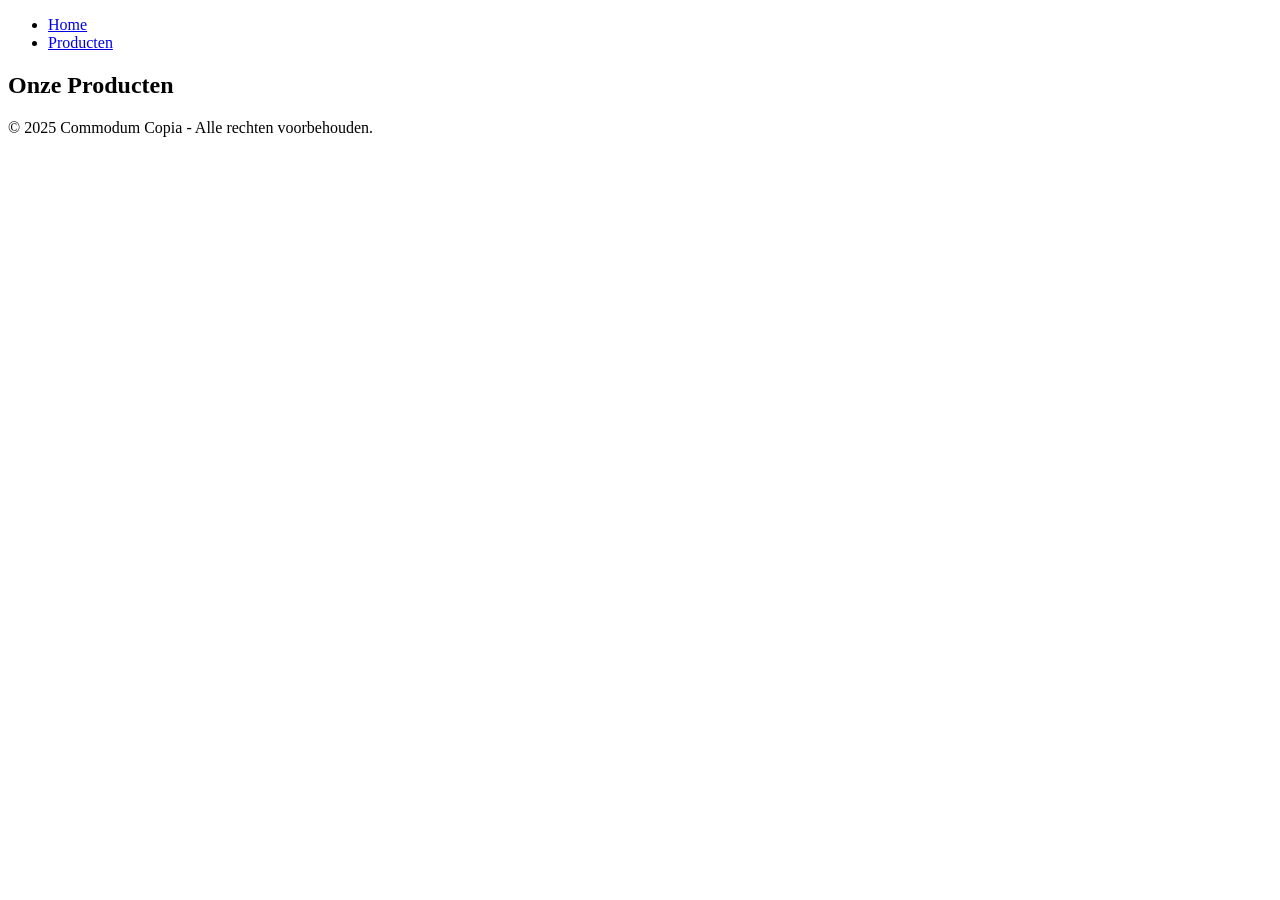
==== producten.html @ c132130f "Create producten.html" ====
<!DOCTYPE html>
<html lang="nl">
<head>
    <meta charset="UTF-8">
    <meta name="viewport" content="width=device-width, initial-scale=1.0">
    <title>Commodum Copia - Producten</title>
    <link rel="stylesheet" href="styles.css">
</head>
<body>
    <header>
        <nav>
            <ul>
                <li><a href="index.html">Home</a></li>
                <li><a href="producten.html">Producten</a></li>
            </ul>
        </nav>
    </header>

    <main>
        <section>
            <h1>Onze Producten</h1>
            <div id="product-list"></div>
        </section>
    </main>

    <footer>
        <p>&copy; 2025 Commodum Copia - Alle rechten voorbehouden.</p>
    </footer>

    <script src="script.js"></script>
</body>
</html>
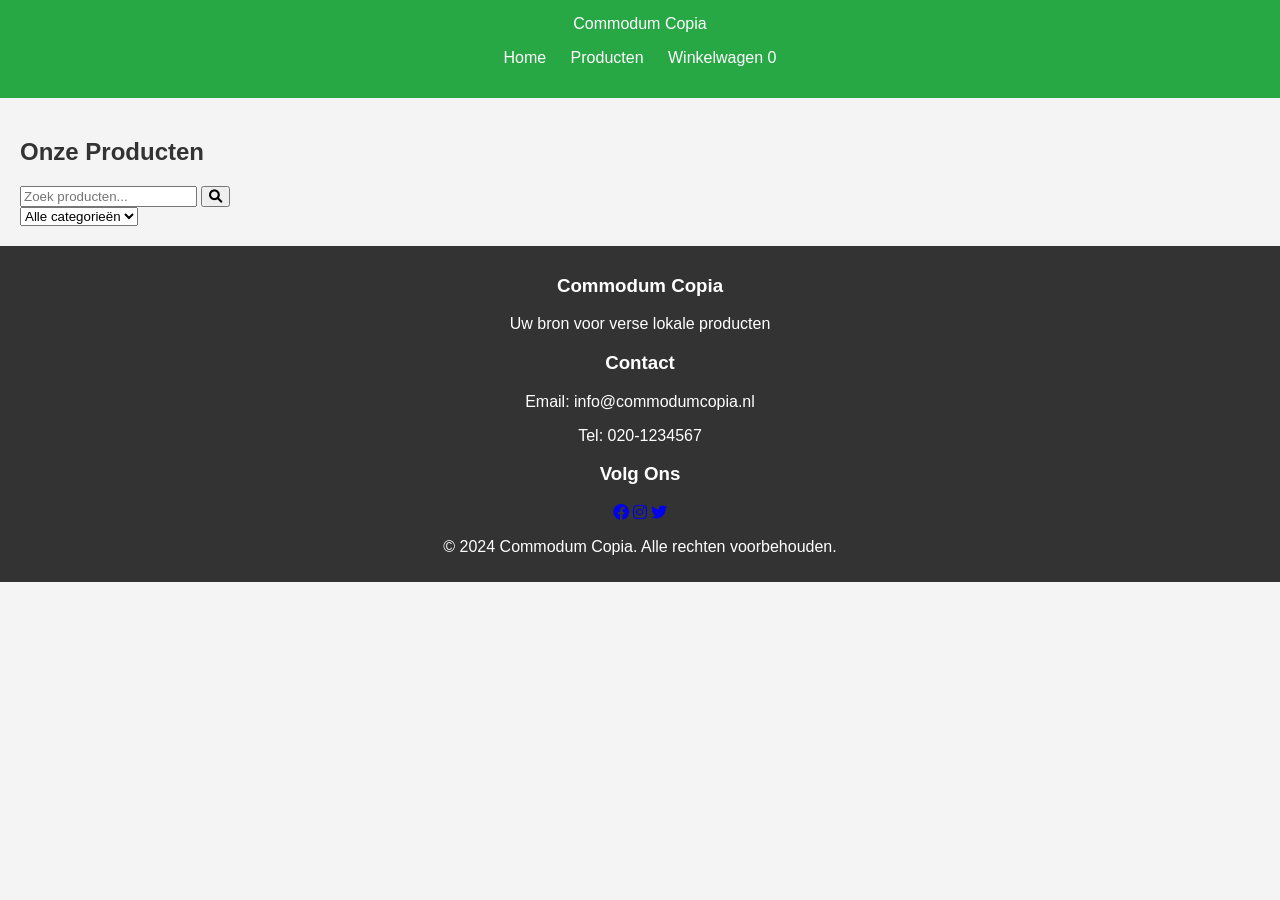
==== commit d92b57df: "Update producten.html" ====
--- a/producten.html
+++ b/producten.html
@@ -3,28 +3,67 @@
 <head>
     <meta charset="UTF-8">
     <meta name="viewport" content="width=device-width, initial-scale=1.0">
-    <title>Commodum Copia - Producten</title>
+    <title>Producten - Commodum Copia</title>
     <link rel="stylesheet" href="styles.css">
+    <link rel="stylesheet" href="https://cdnjs.cloudflare.com/ajax/libs/font-awesome/6.0.0-beta3/css/all.min.css">
 </head>
 <body>
     <header>
         <nav>
+            <div class="logo">Commodum Copia</div>
             <ul>
                 <li><a href="index.html">Home</a></li>
                 <li><a href="producten.html">Producten</a></li>
+                <li><a href="winkelwagen.html">Winkelwagen <span id="cart-count" class="cart-count">0</span></a></li>
             </ul>
         </nav>
     </header>
 
     <main>
-        <section>
+        <section class="producten-container">
             <h1>Onze Producten</h1>
-            <div id="product-list"></div>
+            <div class="filter-container">
+                <div class="search-box">
+                    <input type="text" id="search-input" placeholder="Zoek producten...">
+                    <button id="search-btn"><i class="fas fa-search"></i></button>
+                </div>
+                <div class="category-filter">
+                    <select id="category-select">
+                        <option value="all">Alle categorieën</option>
+                        <option value="Zuivel">Zuivel</option>
+                        <option value="Bakkerij">Bakkerij</option>
+                        <option value="Eieren">Eieren</option>
+                        <option value="Fruit">Fruit</option>
+                    </select>
+                </div>
+            </div>
+            <div id="producten-grid" class="producten-grid">
+                <!-- Producten worden dynamisch geladen via JavaScript -->
+            </div>
         </section>
     </main>
 
     <footer>
-        <p>&copy; 2025 Commodum Copia - Alle rechten voorbehouden.</p>
+        <div class="footer-content">
+            <div class="footer-section">
+                <h3>Commodum Copia</h3>
+                <p>Uw bron voor verse lokale producten</p>
+            </div>
+            <div class="footer-section">
+                <h3>Contact</h3>
+                <p>Email: info@commodumcopia.nl</p>
+                <p>Tel: 020-1234567</p>
+            </div>
+            <div class="footer-section">
+                <h3>Volg Ons</h3>
+                <div class="social-icons">
+                    <a href="#"><i class="fab fa-facebook"></i></a>
+                    <a href="#"><i class="fab fa-instagram"></i></a>
+                    <a href="#"><i class="fab fa-twitter"></i></a>
+                </div>
+            </div>
+        </div>
+        <p class="copyright">&copy; 2024 Commodum Copia. Alle rechten voorbehouden.</p>
     </footer>
 
     <script src="script.js"></script>
--- a/styles.css
+++ b/styles.css
@@ -0,0 +1,71 @@
+body {
+    font-family: Arial, sans-serif;
+    background-color: #f4f4f4;
+    color: #333;
+    margin: 0;
+    padding: 0;
+}
+
+header {
+    background-color: #28a745;
+    color: white;
+    padding: 15px;
+    text-align: center;
+}
+
+nav ul {
+    list-style-type: none;
+    padding: 0;
+}
+
+nav ul li {
+    display: inline;
+    margin: 0 10px;
+}
+
+nav ul li a {
+    color: white;
+    text-decoration: none;
+}
+
+main {
+    padding: 20px;
+}
+
+.banner {
+    text-align: center;
+    padding: 20px;
+    background-color: #eafbea;
+}
+
+.banner img {
+    width: 100%;
+    max-width: 600px;
+}
+
+.aanbiedingen {
+    text-align: center;
+    padding: 20px;
+}
+
+.product {
+    border: 1px solid #ddd;
+    background-color: white;
+    padding: 10px;
+    margin: 10px;
+    text-align: center;
+    display: inline-block;
+    width: 200px;
+}
+
+.product img {
+    width: 100%;
+    height: auto;
+}
+
+footer {
+    background-color: #333;
+    color: white;
+    text-align: center;
+    padding: 10px;
+}
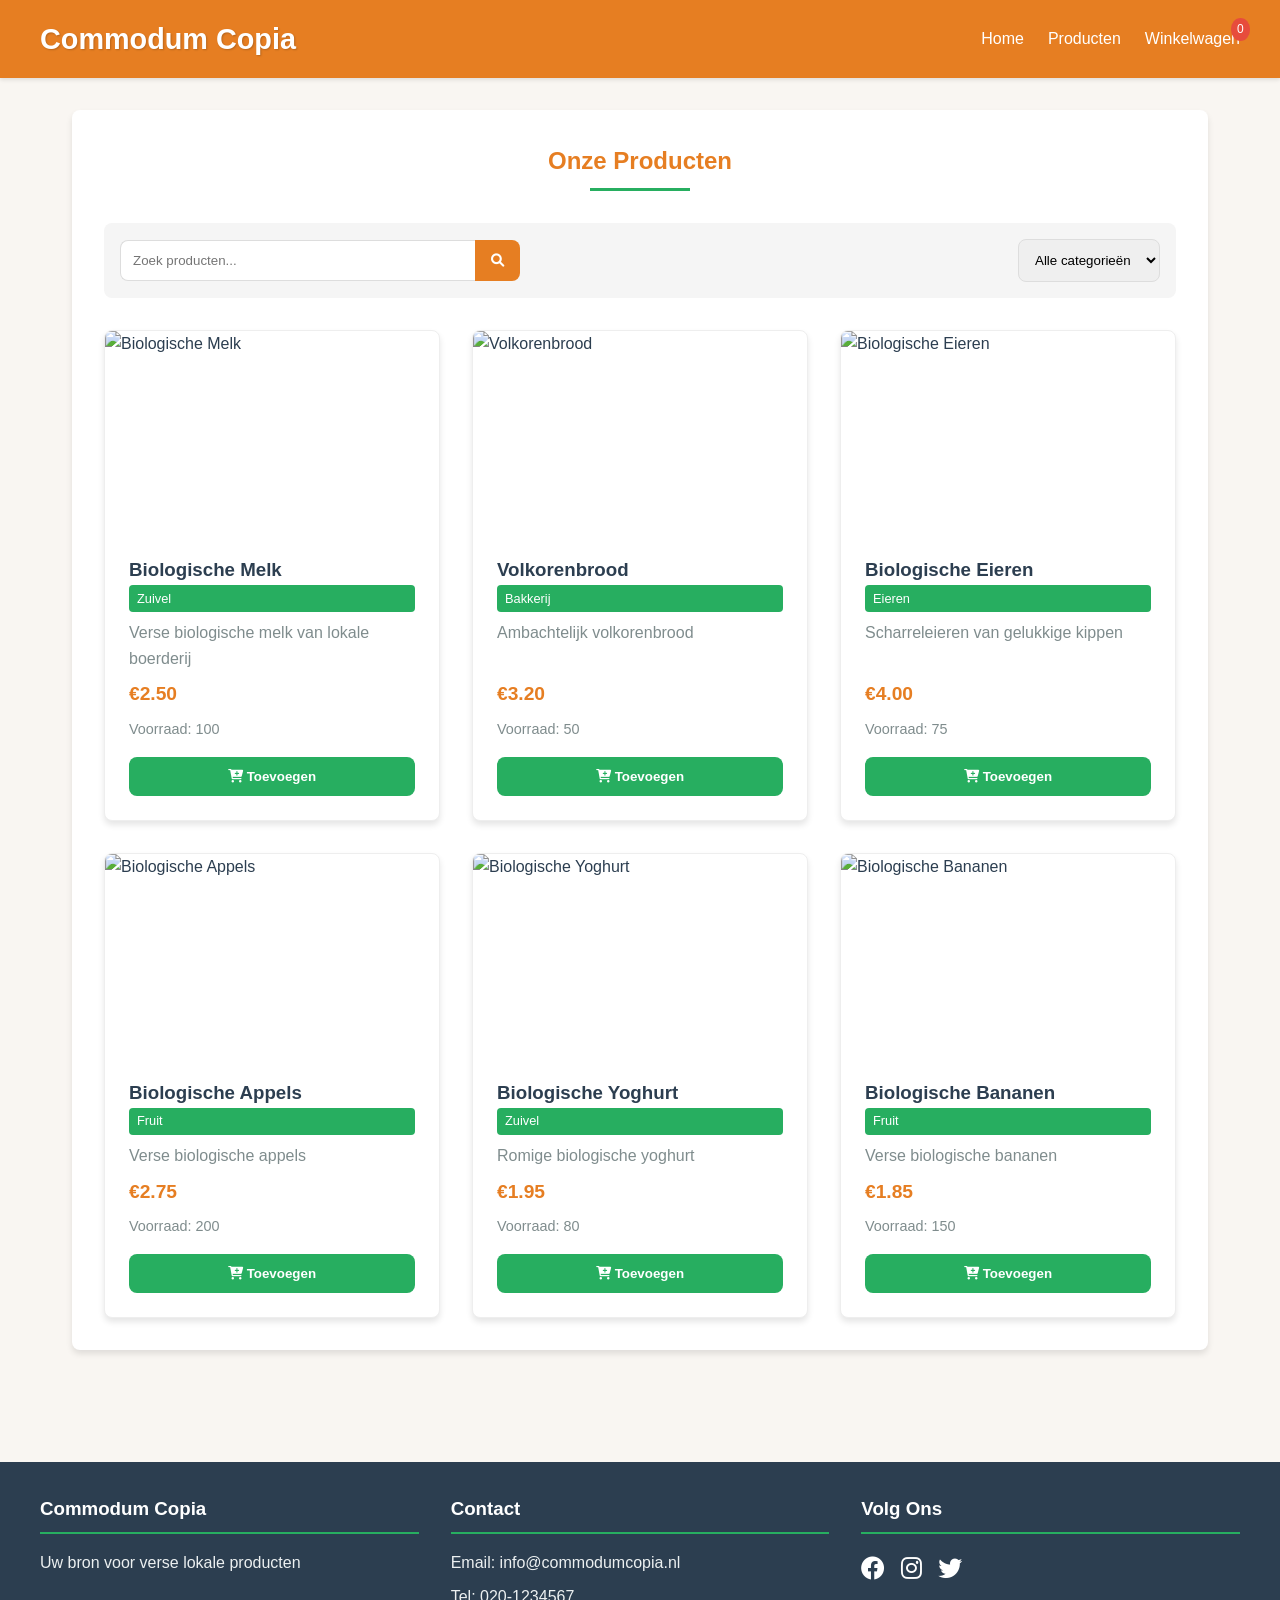
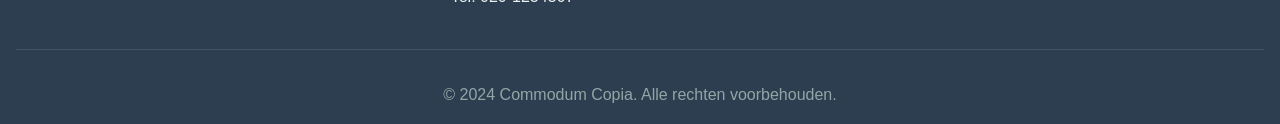
==== commit adfec59c: "Update producten.html" ====
--- a/producten.html
+++ b/producten.html
@@ -1,71 +1,73 @@
 <!DOCTYPE html>
-<html lang="nl">
-<head>
-    <meta charset="UTF-8">
-    <meta name="viewport" content="width=device-width, initial-scale=1.0">
-    <title>Producten - Commodum Copia</title>
-    <link rel="stylesheet" href="styles.css">
-    <link rel="stylesheet" href="https://cdnjs.cloudflare.com/ajax/libs/font-awesome/6.0.0-beta3/css/all.min.css">
-</head>
-<body>
-    <header>
-        <nav>
-            <div class="logo">Commodum Copia</div>
-            <ul>
-                <li><a href="index.html">Home</a></li>
-                <li><a href="producten.html">Producten</a></li>
-                <li><a href="winkelwagen.html">Winkelwagen <span id="cart-count" class="cart-count">0</span></a></li>
-            </ul>
-        </nav>
-    </header>
+ <html lang="nl">
+ <head>
+  <meta charset="UTF-8">
+  <meta name="viewport" content="width=device-width, initial-scale=1.0">
+  <title>Producten - Commodum Copia</title>
+  <link rel="stylesheet" href="styles.css">
+  <link rel="stylesheet" href="https://cdnjs.cloudflare.com/ajax/libs/font-awesome/6.0.0-beta3/css/all.min.css">
+ </head>
+ <body>
+  <header>
+  <nav>
+  <div class="logo">Commodum Copia</div>
+  <ul>
+  <li><a href="index.html">Home</a></li>
+  <li><a href="producten.html">Producten</a></li>
+  <li><a href="winkelwagen.html">Winkelwagen <span id="cart-count" class="cart-count">0</span></a></li>
+  </ul>
+  </nav>
+  </header>
+ 
 
-    <main>
-        <section class="producten-container">
-            <h1>Onze Producten</h1>
-            <div class="filter-container">
-                <div class="search-box">
-                    <input type="text" id="search-input" placeholder="Zoek producten...">
-                    <button id="search-btn"><i class="fas fa-search"></i></button>
-                </div>
-                <div class="category-filter">
-                    <select id="category-select">
-                        <option value="all">Alle categorieën</option>
-                        <option value="Zuivel">Zuivel</option>
-                        <option value="Bakkerij">Bakkerij</option>
-                        <option value="Eieren">Eieren</option>
-                        <option value="Fruit">Fruit</option>
-                    </select>
-                </div>
-            </div>
-            <div id="producten-grid" class="producten-grid">
-                <!-- Producten worden dynamisch geladen via JavaScript -->
-            </div>
-        </section>
-    </main>
+  <main>
+  <section class="producten-container">
+  <h1>Onze Producten</h1>
+  <div class="filter-container">
+  <div class="search-box">
+  <input type="text" id="search-input" placeholder="Zoek producten...">
+  <button id="search-btn"><i class="fas fa-search"></i></button>
+  </div>
+  <div class="category-filter">
+  <select id="category-select">
+  <option value="all">Alle categorieën</option>
+  <option value="Zuivel">Zuivel</option>
+  <option value="Bakkerij">Bakkerij</option>
+  <option value="Eieren">Eieren</option>
+  <option value="Fruit">Fruit</option>
+  </select>
+  </div>
+  </div>
+  <div id="producten-grid" class="producten-grid">
+  </div>
+  </section>
+  </main>
+ 
 
-    <footer>
-        <div class="footer-content">
-            <div class="footer-section">
-                <h3>Commodum Copia</h3>
-                <p>Uw bron voor verse lokale producten</p>
-            </div>
-            <div class="footer-section">
-                <h3>Contact</h3>
-                <p>Email: info@commodumcopia.nl</p>
-                <p>Tel: 020-1234567</p>
-            </div>
-            <div class="footer-section">
-                <h3>Volg Ons</h3>
-                <div class="social-icons">
-                    <a href="#"><i class="fab fa-facebook"></i></a>
-                    <a href="#"><i class="fab fa-instagram"></i></a>
-                    <a href="#"><i class="fab fa-twitter"></i></a>
-                </div>
-            </div>
-        </div>
-        <p class="copyright">&copy; 2024 Commodum Copia. Alle rechten voorbehouden.</p>
-    </footer>
+  <footer>
+  <div class="footer-content">
+  <div class="footer-section">
+  <h3>Commodum Copia</h3>
+  <p>Uw bron voor verse lokale producten</p>
+  </div>
+  <div class="footer-section">
+  <h3>Contact</h3>
+  <p>Email: info@commodumcopia.nl</p>
+  <p>Tel: 020-1234567</p>
+  </div>
+  <div class="footer-section">
+  <h3>Volg Ons</h3>
+  <div class="social-icons">
+  <a href="#"><i class="fab fa-facebook"></i></a>
+  <a href="#"><i class="fab fa-instagram"></i></a>
+  <a href="#"><i class="fab fa-twitter"></i></a>
+  </div>
+  </div>
+  </div>
+  <p class="copyright">&copy; 2024 Commodum Copia. Alle rechten voorbehouden.</p>
+  </footer>
+ 
 
-    <script src="script.js"></script>
-</body>
-</html>
+  <script src="script.js"></script>
+ </body>
+ </html>
--- a/styles.css
+++ b/styles.css
@@ -1,71 +1,673 @@
-body {
-    font-family: Arial, sans-serif;
-    background-color: #f4f4f4;
-    color: #333;
+:root {
+    --primaire-kleur: #e67e22;       /* تغيير لون أكثر دفئا */
+    --secundaire-kleur: #27ae60;     /* لون ثانوي للنباتات والخضروات */
+    --accent-kleur: #e74c3c;         /* لون مميز للأزرار المهمة */
+    --achtergrond-kleur: #f9f6f2;    /* لون خلفية فاتح دافئ */
+    --card-kleur: #ffffff;
+    --tekst-kleur: #2c3e50;
+    --lichte-tekst: #7f8c8d;
+    --border-radius: 8px;
+    --shadow: 0 4px 6px rgba(0, 0, 0, 0.1);
+    --transition: all 0.3s ease;
+}
+
+* {
     margin: 0;
     padding: 0;
-}
-
+    box-sizing: border-box;
+}
+
+body {
+    font-family: 'Segoe UI', Tahoma, Geneva, Verdana, sans-serif;
+    line-height: 1.6;
+    background-color: var(--achtergrond-kleur);
+    color: var(--tekst-kleur);
+}
+
+/* Header & Navigation */
 header {
-    background-color: #28a745;
-    color: white;
-    padding: 15px;
+    background-color: var(--primaire-kleur);
+    color: white;
+    padding: 1rem;
+    position: sticky;
+    top: 0;
+    z-index: 100;
+    box-shadow: 0 2px 4px rgba(0, 0, 0, 0.1);
+}
+
+nav {
+    display: flex;
+    justify-content: space-between;
+    align-items: center;
+    max-width: 1200px;
+    margin: 0 auto;
+}
+
+.logo {
+    font-size: 1.8rem;
+    font-weight: bold;
+    text-shadow: 1px 1px 2px rgba(0, 0, 0, 0.2);
+}
+
+nav ul {
+    display: flex;
+    list-style: none;
+}
+
+nav ul li {
+    margin-left: 1.5rem;
+    position: relative;
+}
+
+nav ul li a {
+    color: white;
+    text-decoration: none;
+    font-weight: 500;
+    transition: var(--transition);
+}
+
+nav ul li a:hover {
+    color: #fff;
+    text-shadow: 0 0 5px rgba(255, 255, 255, 0.5);
+}
+
+.cart-count {
+    background-color: var(--accent-kleur);
+    color: white;
+    font-size: 0.75rem;
+    padding: 0.1rem 0.4rem;
+    border-radius: 50%;
+    position: absolute;
+    top: -8px;
+    right: -10px;
+}
+
+/* Main Content */
+main {
+    padding: 2rem;
+    max-width: 1200px;
+    margin: 0 auto;
+}
+
+/* Welcome Section */
+.welkom {
     text-align: center;
-}
-
-nav ul {
-    list-style-type: none;
-    padding: 0;
-}
-
-nav ul li {
-    display: inline;
-    margin: 0 10px;
-}
-
-nav ul li a {
-    color: white;
+    margin-bottom: 2rem;
+    padding: 8rem 1rem;
+    background-image: linear-gradient(rgba(0,0,0,0.4), rgba(0,0,0,0.4)), url('/api/placeholder/1200/600');
+    background-size: cover;
+    background-position: center;
+    border-radius: var(--border-radius);
+    box-shadow: var(--shadow);
+    color: white;
+    position: relative;
+}
+
+.welkom h1 {
+    font-size: 3rem;
+    margin-bottom: 1rem;
+    color: white;
+    text-shadow: 2px 2px 4px rgba(0, 0, 0, 0.5);
+}
+
+.welkom p {
+    font-size: 1.5rem;
+    margin-bottom: 2rem;
+    color: rgba(255, 255, 255, 0.9);
+    text-shadow: 1px 1px 2px rgba(0, 0, 0, 0.5);
+}
+
+.welkom-buttons {
+    margin-bottom: 3rem;
+}
+
+.btn {
+    display: inline-block;
+    background-color: var(--secundaire-kleur);
+    color: white;
+    padding: 0.75rem 1.5rem;
     text-decoration: none;
-}
-
-main {
-    padding: 20px;
-}
-
-.banner {
+    border-radius: var(--border-radius);
+    font-weight: bold;
+    border: none;
+    cursor: pointer;
+    transition: var(--transition);
+    box-shadow: 0 2px 4px rgba(0, 0, 0, 0.2);
+}
+
+.btn:hover {
+    background-color: #219653;
+    transform: translateY(-2px);
+    box-shadow: 0 4px 8px rgba(0, 0, 0, 0.2);
+}
+
+.btn.small {
+    padding: 0.5rem 1rem;
+    font-size: 0.9rem;
+}
+
+.btn.secondary-btn {
+    background-color: #95a5a6;
+}
+
+.btn.secondary-btn:hover {
+    background-color: #7f8c8d;
+}
+
+/* Featured Products */
+.featured-products {
+    margin-top: 3rem;
+    background-color: white;
+    padding: 2rem;
+    border-radius: var(--border-radius);
+    box-shadow: var(--shadow);
+}
+
+.featured-products h2 {
+    font-size: 1.8rem;
     text-align: center;
-    padding: 20px;
-    background-color: #eafbea;
-}
-
-.banner img {
+    margin-bottom: 2rem;
+    color: var(--primaire-kleur);
+    position: relative;
+}
+
+.featured-products h2:after {
+    content: '';
+    display: block;
+    width: 100px;
+    height: 3px;
+    background-color: var(--secundaire-kleur);
+    margin: 0.5rem auto;
+}
+
+.featured-grid {
+    display: grid;
+    grid-template-columns: repeat(auto-fit, minmax(300px, 1fr));
+    gap: 2rem;
+}
+
+.featured-product {
+    background-color: var(--card-kleur);
+    border-radius: var(--border-radius);
+    overflow: hidden;
+    box-shadow: var(--shadow);
+    transition: var(--transition);
+    border: 1px solid #eee;
+}
+
+.featured-product:hover {
+    transform: translateY(-5px);
+    box-shadow: 0 10px 15px rgba(0, 0, 0, 0.1);
+}
+
+.featured-product .product-image {
+    height: 200px;
+    overflow: hidden;
+}
+
+.featured-product .product-image img {
     width: 100%;
-    max-width: 600px;
-}
-
-.aanbiedingen {
+    height: 100%;
+    object-fit: cover;
+    transition: var(--transition);
+}
+
+.featured-product:hover .product-image img {
+    transform: scale(1.05);
+}
+
+.featured-product .product-details {
+    padding: 1.5rem;
+}
+
+.featured-product h3 {
+    margin-bottom: 0.5rem;
+    color: var(--tekst-kleur);
+}
+
+.featured-product .product-price {
+    font-weight: bold;
+    color: var(--primaire-kleur);
+    margin-bottom: 1rem;
+    font-size: 1.2rem;
+}
+
+/* Products Grid */
+.producten-container {
+    margin-bottom: 2rem;
+    background-color: white;
+    padding: 2rem;
+    border-radius: var(--border-radius);
+    box-shadow: var(--shadow);
+}
+
+.producten-container h1 {
     text-align: center;
-    padding: 20px;
-}
-
-.product {
+    margin-bottom: 2rem;
+    color: var(--primaire-kleur);
+    position: relative;
+}
+
+.producten-container h1:after {
+    content: '';
+    display: block;
+    width: 100px;
+    height: 3px;
+    background-color: var(--secundaire-kleur);
+    margin: 0.5rem auto;
+}
+
+.filter-container {
+    display: flex;
+    justify-content: space-between;
+    align-items: center;
+    margin-bottom: 2rem;
+    gap: 1rem;
+    flex-wrap: wrap;
+    padding: 1rem;
+    background-color: #f5f5f5;
+    border-radius: var(--border-radius);
+}
+
+.search-box {
+    display: flex;
+    flex: 1;
+    max-width: 400px;
+}
+
+.search-box input {
+    flex: 1;
+    padding: 0.75rem;
     border: 1px solid #ddd;
+    border-right: none;
+    border-radius: var(--border-radius) 0 0 var(--border-radius);
+    outline: none;
+}
+
+.search-box button {
+    padding: 0.75rem 1rem;
+    background-color: var(--primaire-kleur);
+    color: white;
+    border: none;
+    border-radius: 0 var(--border-radius) var(--border-radius) 0;
+    cursor: pointer;
+    transition: var(--transition);
+}
+
+.search-box button:hover {
+    background-color: #d35400;
+}
+
+.category-filter select {
+    padding: 0.75rem;
+    border: 1px solid #ddd;
+    border-radius: var(--border-radius);
+    outline: none;
+    cursor: pointer;
+}
+
+.producten-grid {
+    display: grid;
+    grid-template-columns: repeat(auto-fill, minmax(250px, 1fr));
+    gap: 2rem;
+}
+
+.product-kaart {
     background-color: white;
-    padding: 10px;
-    margin: 10px;
+    border-radius: var(--border-radius);
+    overflow: hidden;
+    box-shadow: var(--shadow);
+    transition: var(--transition);
+    border: 1px solid #eee;
+    display: flex;
+    flex-direction: column;
+}
+
+.product-kaart:hover {
+    transform: translateY(-5px);
+    box-shadow: 0 10px 15px rgba(0, 0, 0, 0.1);
+}
+
+.product-image {
+    height: 200px;
+    overflow: hidden;
+}
+
+.product-image img {
+    width: 100%;
+    height: 100%;
+    object-fit: cover;
+    transition: var(--transition);
+}
+
+.product-kaart:hover .product-image img {
+    transform: scale(1.05);
+}
+
+.product-details {
+    padding: 1.5rem;
+    flex-grow: 1;
+    display: flex;
+    flex-direction: column;
+}
+
+.product-category {
+    display: inline-block;
+    background-color: var(--secundaire-kleur);
+    color: white;
+    padding: 0.2rem 0.5rem;
+    border-radius: 4px;
+    font-size: 0.8rem;
+    margin-bottom: 0.5rem;
+}
+
+.product-description {
+    color: var(--lichte-tekst);
+    margin-bottom: 0.5rem;
+    flex-grow: 1;
+}
+
+.product-price {
+    font-weight: bold;
+    color: var(--primaire-kleur);
+    font-size: 1.2rem;
+    margin-bottom: 0.5rem;
+}
+
+.product-stock {
+    color: var(--lichte-tekst);
+    font-size: 0.9rem;
+    margin-bottom: 1rem;
+}
+
+.add-to-cart-btn {
+    background-color: var(--secundaire-kleur);
+    color: white;
+    border: none;
+    padding: 0.75rem;
+    border-radius: var(--border-radius);
+    cursor: pointer;
+    transition: var(--transition);
+    width: 100%;
+    font-weight: bold;
+}
+
+.add-to-cart-btn:hover {
+    background-color: #219653;
+}
+
+.add-to-cart-btn.added {
+    background-color: var(--primaire-kleur);
+}
+
+.add-to-cart-btn.added:before {
+    content: '✓ ';
+}
+
+/* Shopping Cart */
+.winkelwagen {
+    background-color: white;
+    padding: 2rem;
+    border-radius: var(--border-radius);
+    box-shadow: var(--shadow);
+}
+
+.winkelwagen h1 {
     text-align: center;
-    display: inline-block;
-    width: 200px;
-}
-
-.product img {
+    margin-bottom: 2rem;
+    color: var(--primaire-kleur);
+}
+
+.winkelwagen-items {
+    margin-bottom: 2rem;
+}
+
+.winkelwagen-item {
+    display: flex;
+    align-items: center;
+    padding: 1rem;
+    border-bottom: 1px solid #eee;
+    position: relative;
+}
+
+.winkelwagen-item:last-child {
+    border-bottom: none;
+}
+
+.item-image {
+    width: 80px;
+    height: 80px;
+    overflow: hidden;
+    border-radius: var(--border-radius);
+    margin-right: 1rem;
+}
+
+.item-image img {
     width: 100%;
-    height: auto;
-}
-
+    height: 100%;
+    object-fit: cover;
+}
+
+.item-details {
+    flex-grow: 1;
+}
+
+.item-quantity {
+    display: flex;
+    align-items: center;
+    margin: 0 1rem;
+}
+
+.quantity-btn {
+    background-color: #f5f5f5;
+    border: 1px solid #ddd;
+    width: 28px;
+    height: 28px;
+    border-radius: 50%;
+    display: flex;
+    align-items: center;
+    justify-content: center;
+    cursor: pointer;
+    transition: var(--transition);
+}
+
+.quantity-btn:hover {
+    background-color: #e0e0e0;
+}
+
+.quantity {
+    margin: 0 0.5rem;
+    min-width: 30px;
+    text-align: center;
+}
+
+.item-price {
+    font-weight: bold;
+    margin: 0 1rem;
+    min-width: 80px;
+    text-align: right;
+}
+
+.remove-btn {
+    background-color: transparent;
+    border: none;
+    color: #e74c3c;
+    cursor: pointer;
+    transition: var(--transition);
+    padding: 0.5rem;
+}
+
+.remove-btn:hover {
+    color: #c0392b;
+}
+
+.winkelwagen-totaal {
+    display: flex;
+    justify-content: flex-end;
+    align-items: center;
+    padding: 1rem;
+    border-top: 2px solid #eee;
+    gap: 1rem;
+}
+
+.winkelwagen-totaal p {
+    font-size: 1.2rem;
+    font-weight: bold;
+    margin-right: 1rem;
+}
+
+.empty-cart {
+    text-align: center;
+    padding: 2rem;
+}
+
+.empty-cart p {
+    margin-bottom: 1rem;
+    color: var(--lichte-tekst);
+}
+
+.hidden {
+    display: none;
+}
+
+/* Notifications */
+.melding {
+    position: fixed;
+    bottom: 20px;
+    right: 20px;
+    background-color: var(--secundaire-kleur);
+    color: white;
+    padding: 1rem 2rem;
+    border-radius: var(--border-radius);
+    box-shadow: 0 4px 8px rgba(0, 0, 0, 0.2);
+    z-index: 1000;
+    opacity: 0;
+    transform: translateY(20px);
+    transition: opacity 0.3s, transform 0.3s;
+}
+
+.melding.show {
+    opacity: 1;
+    transform: translateY(0);
+}
+
+/* Footer */
 footer {
-    background-color: #333;
-    color: white;
+    background-color: var(--tekst-kleur);
+    color: white;
+    padding: 2rem 1rem 1rem;
+    margin-top: 3rem;
+}
+
+.footer-content {
+    display: flex;
+    justify-content: space-between;
+    flex-wrap: wrap;
+    max-width: 1200px;
+    margin: 0 auto;
+    gap: 2rem;
+}
+
+.footer-section {
+    flex: 1;
+    min-width: 200px;
+}
+
+.footer-section h3 {
+    border-bottom: 2px solid var(--secundaire-kleur);
+    padding-bottom: 0.5rem;
+    margin-bottom: 1rem;
+}
+
+.footer-section p {
+    margin-bottom: 0.5rem;
+    color: #ecf0f1;
+}
+
+.social-icons {
+    display: flex;
+    gap: 1rem;
+    margin-top: 1rem;
+}
+
+.social-icons a {
+    color: white;
+    font-size: 1.5rem;
+    transition: var(--transition);
+}
+
+.social-icons a:hover {
+    color: var(--secundaire-kleur);
+}
+
+.copyright {
     text-align: center;
-    padding: 10px;
-}
+    padding-top: 2rem;
+    margin-top: 2rem;
+    border-top: 1px solid rgba(255, 255, 255, 0.1);
+    color: #95a5a6;
+}
+
+/* Responsive Styles */
+@media (max-width: 768px) {
+    .producten-grid {
+        grid-template-columns: repeat(auto-fill, minmax(200px, 1fr));
+    }
+    
+    .filter-container {
+        flex-direction: column;
+        align-items: stretch;
+    }
+    
+    .search-box {
+        max-width: none;
+    }
+    
+    .welkom {
+        padding: 4rem 1rem;
+    }
+    
+    .welkom h1 {
+        font-size: 2rem;
+    }
+    
+    .winkelwagen-item {
+        flex-wrap: wrap;
+        gap: 1rem;
+    }
+    
+    .item-quantity {
+        order: 3;
+        margin-left: 90px;
+    }
+    
+    .item-price {
+        order: 4;
+    }
+    
+    .remove-btn {
+        position: absolute;
+        top: 1rem;
+        right: 1rem;
+    }
+}
+
+@media (max-width: 576px) {
+    nav {
+        flex-direction: column;
+        gap: 1rem;
+    }
+    
+    nav ul {
+        width: 100%;
+        justify-content: space-between;
+    }
+    
+    nav ul li {
+        margin-left: 0;
+    }
+    
+    .footer-content {
+        flex-direction: column;
+    }
+}
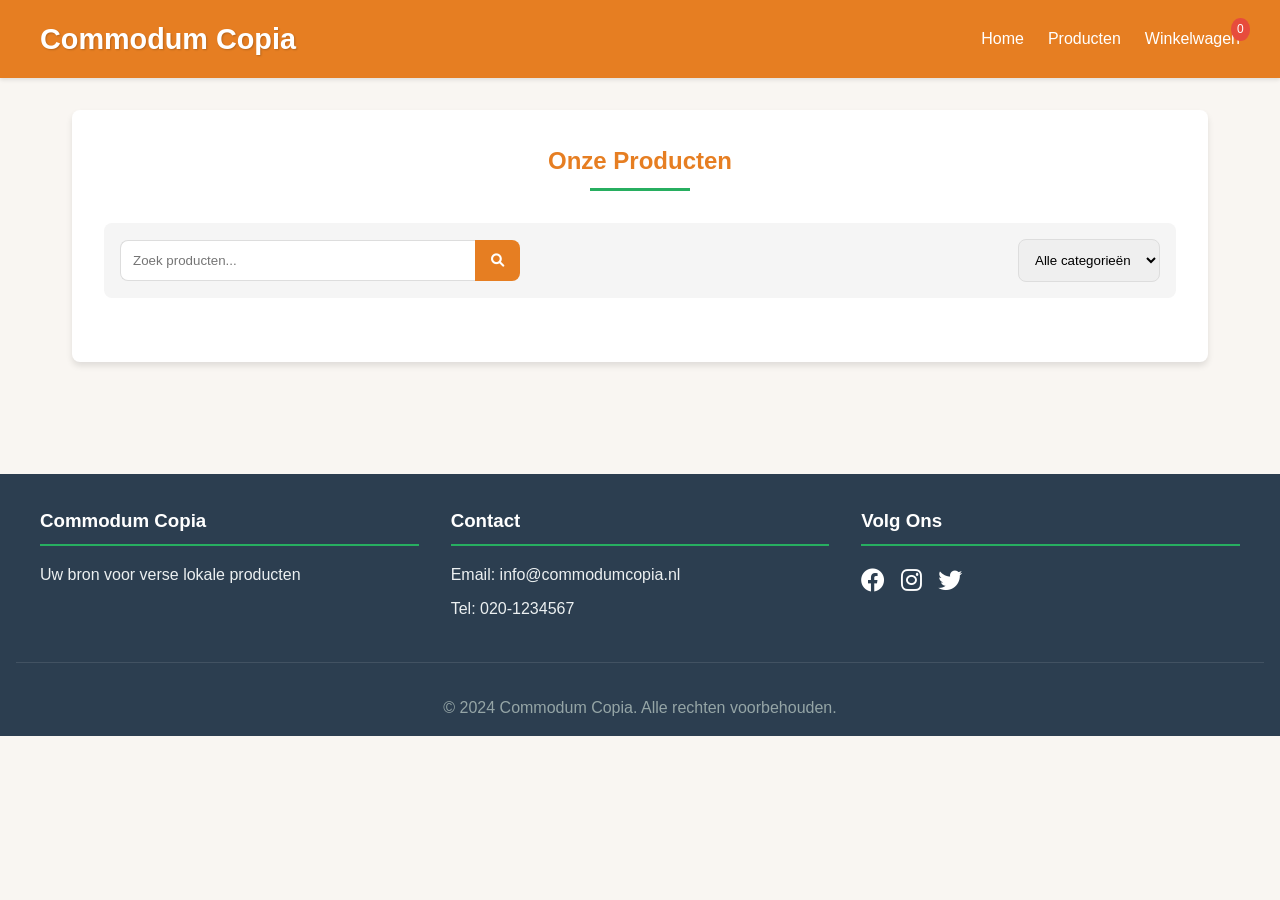
==== commit e608fca0: "Update producten.html" ====
--- a/producten.html
+++ b/producten.html
@@ -1,73 +1,73 @@
 <!DOCTYPE html>
- <html lang="nl">
- <head>
-  <meta charset="UTF-8">
-  <meta name="viewport" content="width=device-width, initial-scale=1.0">
-  <title>Producten - Commodum Copia</title>
-  <link rel="stylesheet" href="styles.css">
-  <link rel="stylesheet" href="https://cdnjs.cloudflare.com/ajax/libs/font-awesome/6.0.0-beta3/css/all.min.css">
- </head>
- <body>
-  <header>
-  <nav>
-  <div class="logo">Commodum Copia</div>
-  <ul>
-  <li><a href="index.html">Home</a></li>
-  <li><a href="producten.html">Producten</a></li>
-  <li><a href="winkelwagen.html">Winkelwagen <span id="cart-count" class="cart-count">0</span></a></li>
-  </ul>
-  </nav>
-  </header>
- 
+<html lang="nl">
 
-  <main>
-  <section class="producten-container">
-  <h1>Onze Producten</h1>
-  <div class="filter-container">
-  <div class="search-box">
-  <input type="text" id="search-input" placeholder="Zoek producten...">
-  <button id="search-btn"><i class="fas fa-search"></i></button>
-  </div>
-  <div class="category-filter">
-  <select id="category-select">
-  <option value="all">Alle categorieën</option>
-  <option value="Zuivel">Zuivel</option>
-  <option value="Bakkerij">Bakkerij</option>
-  <option value="Eieren">Eieren</option>
-  <option value="Fruit">Fruit</option>
-  </select>
-  </div>
-  </div>
-  <div id="producten-grid" class="producten-grid">
-  </div>
-  </section>
-  </main>
- 
+<head>
+    <meta charset="UTF-8">
+    <meta name="viewport" content="width=device-width, initial-scale=1.0">
+    <title>Producten - Commodum Copia</title>
+    <link rel="stylesheet" href="styles.css">
+    <link rel="stylesheet" href="https://cdnjs.cloudflare.com/ajax/libs/font-awesome/6.0.0-beta3/css/all.min.css">
+</head>
 
-  <footer>
-  <div class="footer-content">
-  <div class="footer-section">
-  <h3>Commodum Copia</h3>
-  <p>Uw bron voor verse lokale producten</p>
-  </div>
-  <div class="footer-section">
-  <h3>Contact</h3>
-  <p>Email: info@commodumcopia.nl</p>
-  <p>Tel: 020-1234567</p>
-  </div>
-  <div class="footer-section">
-  <h3>Volg Ons</h3>
-  <div class="social-icons">
-  <a href="#"><i class="fab fa-facebook"></i></a>
-  <a href="#"><i class="fab fa-instagram"></i></a>
-  <a href="#"><i class="fab fa-twitter"></i></a>
-  </div>
-  </div>
-  </div>
-  <p class="copyright">&copy; 2024 Commodum Copia. Alle rechten voorbehouden.</p>
-  </footer>
- 
+<body>
+    <header>
+        <nav>
+            <div class="logo">Commodum Copia</div>
+            <ul>
+                <li><a href="index.html">Home</a></li>
+                <li><a href="producten.html">Producten</a></li>
+                <li><a href="winkelwagen.html">Winkelwagen <span id="cart-count" class="cart-count">0</span></a></li>
+            </ul>
+        </nav>
+    </header>
 
-  <script src="script.js"></script>
- </body>
- </html>
+    <main>
+        <section class="producten-container">
+            <h1>Onze Producten</h1>
+            <div class="filter-container">
+                <div class="search-box">
+                    <input type="text" id="search-input" placeholder="Zoek producten...">
+                    <button id="search-btn"><i class="fas fa-search"></i></button>
+                </div>
+                <div class="category-filter">
+                    <select id="category-select">
+                        <option value="all">Alle categorieën</option>
+                        <option value="Zuivel">Zuivel</option>
+                        <option value="Bakkerij">Bakkerij</option>
+                        <option value="Eieren">Eieren</option>
+                        <option value="Fruit">Fruit</option>
+                    </select>
+                </div>
+            </div>
+            <div id="producten-grid" class="producten-grid">
+                </div>
+        </section>
+    </main>
+
+    <footer>
+        <div class="footer-content">
+            <div class="footer-section">
+                <h3>Commodum Copia</h3>
+                <p>Uw bron voor verse lokale producten</p>
+            </div>
+            <div class="footer-section">
+                <h3>Contact</h3>
+                <p>Email: info@commodumcopia.nl</p>
+                <p>Tel: 020-1234567</p>
+            </div>
+            <div class="footer-section">
+                <h3>Volg Ons</h3>
+                <div class="social-icons">
+                    <a href="#"><i class="fab fa-facebook"></i></a>
+                    <a href="#"><i class="fab fa-instagram"></i></a>
+                    <a href="#"><i class="fab fa-twitter"></i></a>
+                </div>
+            </div>
+        </div>
+        <p class="copyright">&copy; 2024 Commodum Copia. Alle rechten voorbehouden.</p>
+    </footer>
+
+    <script src="script.js"></script>
+</body>
+
+</html>
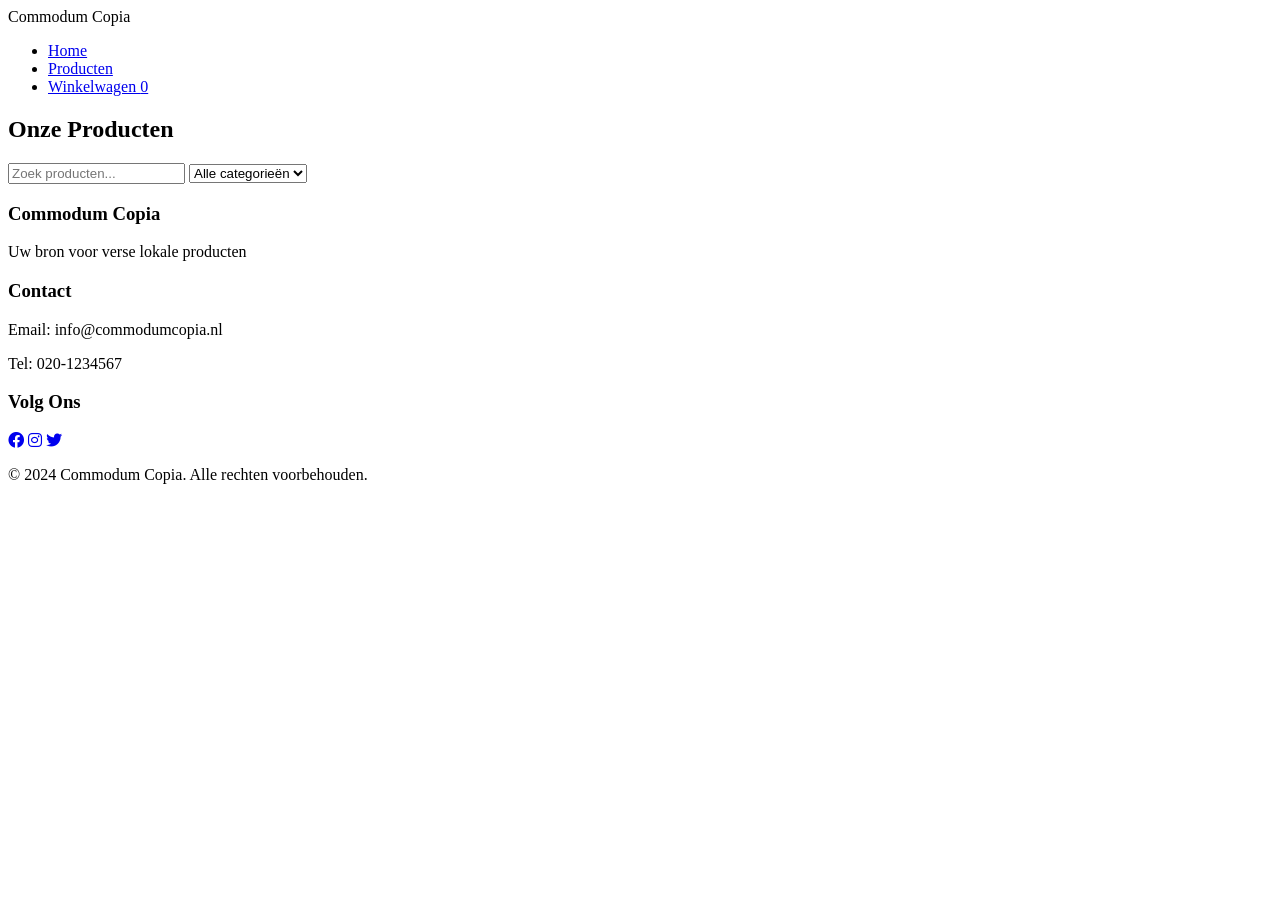
==== commit 5cca7951: "Update and rename producten.html (Pagina Producten) to producten.html" ====
--- a/producten.html
+++ b/producten.html
@@ -16,32 +16,28 @@
             <ul>
                 <li><a href="index.html">Home</a></li>
                 <li><a href="producten.html">Producten</a></li>
-                <li><a href="winkelwagen.html">Winkelwagen <span id="cart-count" class="cart-count">0</span></a></li>
+                <li><a href="winkelwagen.html">Winkelwagen <span id="cart-count">0</span></a></li>
             </ul>
         </nav>
     </header>
 
-    <main>
-        <section class="producten-container">
+    <main class="product-listing">
+        <section class="product-filter">
             <h1>Onze Producten</h1>
-            <div class="filter-container">
-                <div class="search-box">
-                    <input type="text" id="search-input" placeholder="Zoek producten...">
-                    <button id="search-btn"><i class="fas fa-search"></i></button>
-                </div>
-                <div class="category-filter">
-                    <select id="category-select">
-                        <option value="all">Alle categorieën</option>
-                        <option value="Zuivel">Zuivel</option>
-                        <option value="Bakkerij">Bakkerij</option>
-                        <option value="Eieren">Eieren</option>
-                        <option value="Fruit">Fruit</option>
-                    </select>
-                </div>
+            <div class="filter-options">
+                <input type="text" id="search-input" placeholder="Zoek producten...">
+                <select id="category-select">
+                    <option value="all">Alle categorieën</option>
+                    <option value="Zuivel">Zuivel</option>
+                    <option value="Bakkerij">Bakkerij</option>
+                    <option value="Eieren">Eieren</option>
+                    <option value="Fruit">Fruit</option>
+                </select>
             </div>
-            <div id="producten-grid" class="producten-grid">
-                </div>
         </section>
+
+        <section class="product-grid" id="producten-grid">
+            </section>
     </main>
 
     <footer>
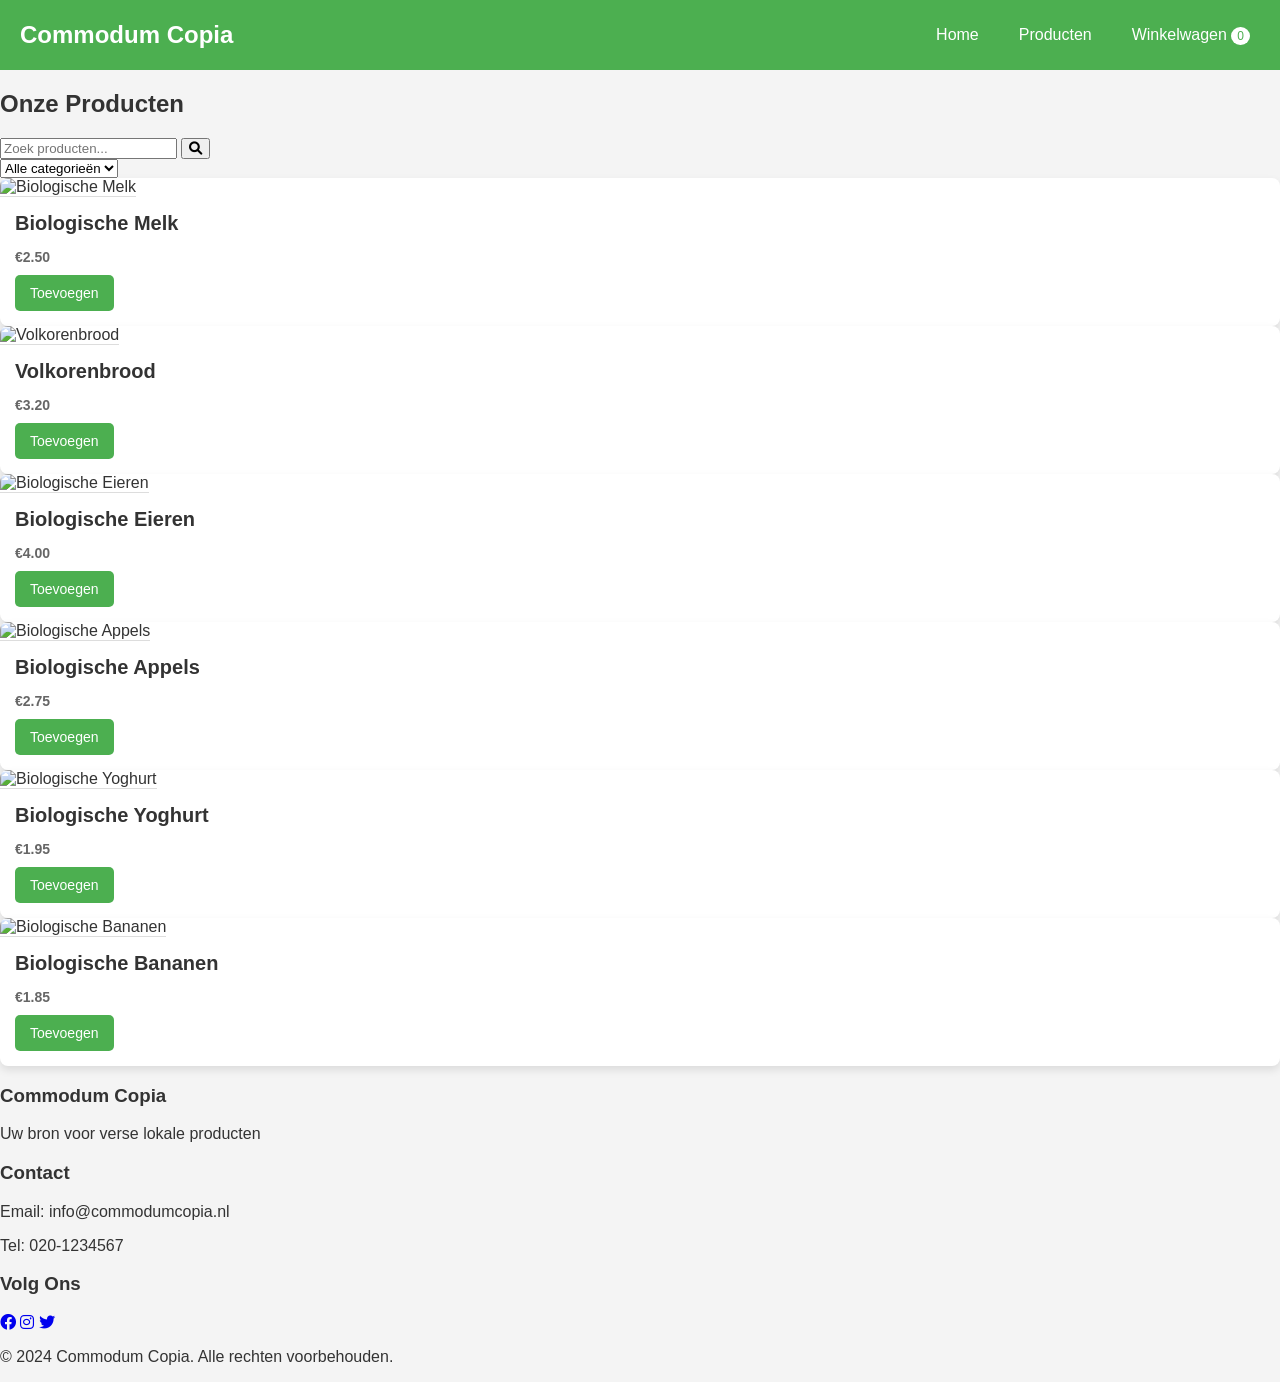
==== commit 2ef1bb27: "Update producten.html" ====
--- a/producten.html
+++ b/producten.html
@@ -6,7 +6,8 @@
     <meta name="viewport" content="width=device-width, initial-scale=1.0">
     <title>Producten - Commodum Copia</title>
     <link rel="stylesheet" href="styles.css">
-    <link rel="stylesheet" href="https://cdnjs.cloudflare.com/ajax/libs/font-awesome/6.0.0-beta3/css/all.min.css">
+    <link rel="stylesheet"
+        href="https://cdnjs.cloudflare.com/ajax/libs/font-awesome/6.0.0-beta3/css/all.min.css">
 </head>
 
 <body>
@@ -16,28 +17,32 @@
             <ul>
                 <li><a href="index.html">Home</a></li>
                 <li><a href="producten.html">Producten</a></li>
-                <li><a href="winkelwagen.html">Winkelwagen <span id="cart-count">0</span></a></li>
+                <li><a href="winkelwagen.html">Winkelwagen <span id="cart-count" class="cart-count">0</span></a></li>
             </ul>
         </nav>
     </header>
 
-    <main class="product-listing">
-        <section class="product-filter">
+    <main>
+        <section class="producten-container">
             <h1>Onze Producten</h1>
-            <div class="filter-options">
-                <input type="text" id="search-input" placeholder="Zoek producten...">
-                <select id="category-select">
-                    <option value="all">Alle categorieën</option>
-                    <option value="Zuivel">Zuivel</option>
-                    <option value="Bakkerij">Bakkerij</option>
-                    <option value="Eieren">Eieren</option>
-                    <option value="Fruit">Fruit</option>
-                </select>
+            <div class="filter-container">
+                <div class="search-box">
+                    <input type="text" id="search-input" placeholder="Zoek producten...">
+                    <button id="search-btn"><i class="fas fa-search"></i></button>
+                </div>
+                <div class="category-filter">
+                    <select id="category-select">
+                        <option value="all">Alle categorieën</option>
+                        <option value="Zuivel">Zuivel</option>
+                        <option value="Bakkerij">Bakkerij</option>
+                        <option value="Eieren">Eieren</option>
+                        <option value="Fruit">Fruit</option>
+                    </select>
+                </div>
             </div>
+            <div id="producten-grid" class="producten-grid">
+                </div>
         </section>
-
-        <section class="product-grid" id="producten-grid">
-            </section>
     </main>
 
     <footer>
--- a/styles.css
+++ b/styles.css
@@ -0,0 +1,222 @@
+/* Algemene Stijlen */
+body {
+    font-family: Arial, sans-serif;
+    margin: 0;
+    padding: 0;
+    background-color: #f4f4f4;
+    color: #333;
+}
+
+.container {
+    max-width: 1200px;
+    margin: 0 auto;
+    padding: 20px;
+}
+
+/* Header */
+header {
+    background-color: #4CAF50;
+    color: white;
+    padding: 10px 0;
+}
+
+nav {
+    display: flex;
+    justify-content: space-between;
+    align-items: center;
+}
+
+.logo {
+    font-size: 24px;
+    font-weight: bold;
+    margin-left: 20px;
+}
+
+nav ul {
+    list-style: none;
+    display: flex;
+}
+
+nav ul li {
+    margin-right: 20px;
+}
+
+nav a {
+    color: white;
+    text-decoration: none;
+    padding: 5px 10px;
+    border-radius: 5px;
+    transition: background-color 0.3s;
+}
+
+nav a:hover {
+    background-color: #45a049;
+}
+
+.cart-count {
+    background-color: white;
+    color: #4CAF50;
+    border-radius: 50%;
+    padding: 2px 6px;
+    font-size: 12px;
+}
+
+/* Hero Section */
+.hero {
+    display: flex;
+    align-items: center;
+    justify-content: space-between;
+    background-color: #e0f7e4;
+    padding: 40px;
+    border-radius: 8px;
+    margin-bottom: 30px;
+}
+
+.hero-content {
+    flex: 1;
+    margin-right: 20px;
+}
+
+.hero h1 {
+    font-size: 36px;
+    margin-bottom: 10px;
+}
+
+.hero p {
+    font-size: 18px;
+    margin-bottom: 20px;
+}
+
+.hero-image {
+    flex: 1;
+}
+
+.hero-image img {
+    width: 100%;
+    border-radius: 8px;
+}
+
+/* Featured Categories */
+.featured-categories {
+    margin-bottom: 30px;
+}
+
+.featured-categories h2 {
+    font-size: 28px;
+    margin-bottom: 20px;
+    text-align: center;
+}
+
+.category-grid {
+    display: grid;
+    grid-template-columns: repeat(auto-fit, minmax(250px, 1fr));
+    gap: 20px;
+}
+
+.category {
+    display: flex;
+    flex-direction: column;
+    align-items: center;
+    text-align: center;
+    background-color: white;
+    border-radius: 8px;
+    overflow: hidden;
+    box-shadow: 0 4px 8px rgba(0, 0, 0, 0.1);
+    transition: transform 0.3s;
+    text-decoration: none;
+    color: inherit;
+}
+
+.category:hover {
+    transform: translateY(-5px);
+}
+
+.category img {
+    width: 100%;
+    height: 200px;
+    object-fit: cover;
+    border-bottom: 1px solid #ddd;
+}
+
+.category h3 {
+    padding: 15px;
+    margin: 0;
+    font-size: 20px;
+}
+
+/* Featured Products */
+.featured-products {
+    margin-bottom: 30px;
+}
+
+.featured-products h2 {
+    font-size: 28px;
+    margin-bottom: 20px;
+    text-align: center;
+}
+
+.product-grid {
+    display: grid;
+    grid-template-columns: repeat(auto-fit, minmax(250px, 1fr));
+    gap: 20px;
+}
+
+.product-card {
+    background-color: white;
+    border-radius: 8px;
+    overflow: hidden;
+    box-shadow: 0 4px 8px rgba(0, 0, 0, 0.1);
+    transition: transform 0.3s;
+}
+
+.product-card:hover {
+    transform: translateY(-5px);
+}
+
+.product-image {
+    width: 100%;
+    height: 200px;
+    object-fit: cover;
+    border-bottom: 1px solid #ddd;
+}
+
+.product-details {
+    padding: 15px;
+}
+
+.product-details h3 {
+    margin-top: 0;
+    margin-bottom: 10px;
+    font-size: 20px;
+}
+
+.product-details p {
+    margin-bottom: 10px;
+    font-size: 14px;
+    color: #666;
+}
+
+.product-price {
+    font-weight: bold;
+    color: #4CAF50;
+    margin-bottom: 15px;
+}
+
+.add-to-cart-btn {
+    background-color: #4CAF50;
+    color: white;
+    border: none;
+    padding: 10px 15px;
+    border-radius: 5px;
+    cursor: pointer;
+    transition: background-color 0.3s;
+    font-size: 14px;
+}
+
+.add-to-cart-btn:hover {
+    background-color: #45a049;
+}
+
+/* About Us Section */
+.about-us {
+    background-color: #fff;
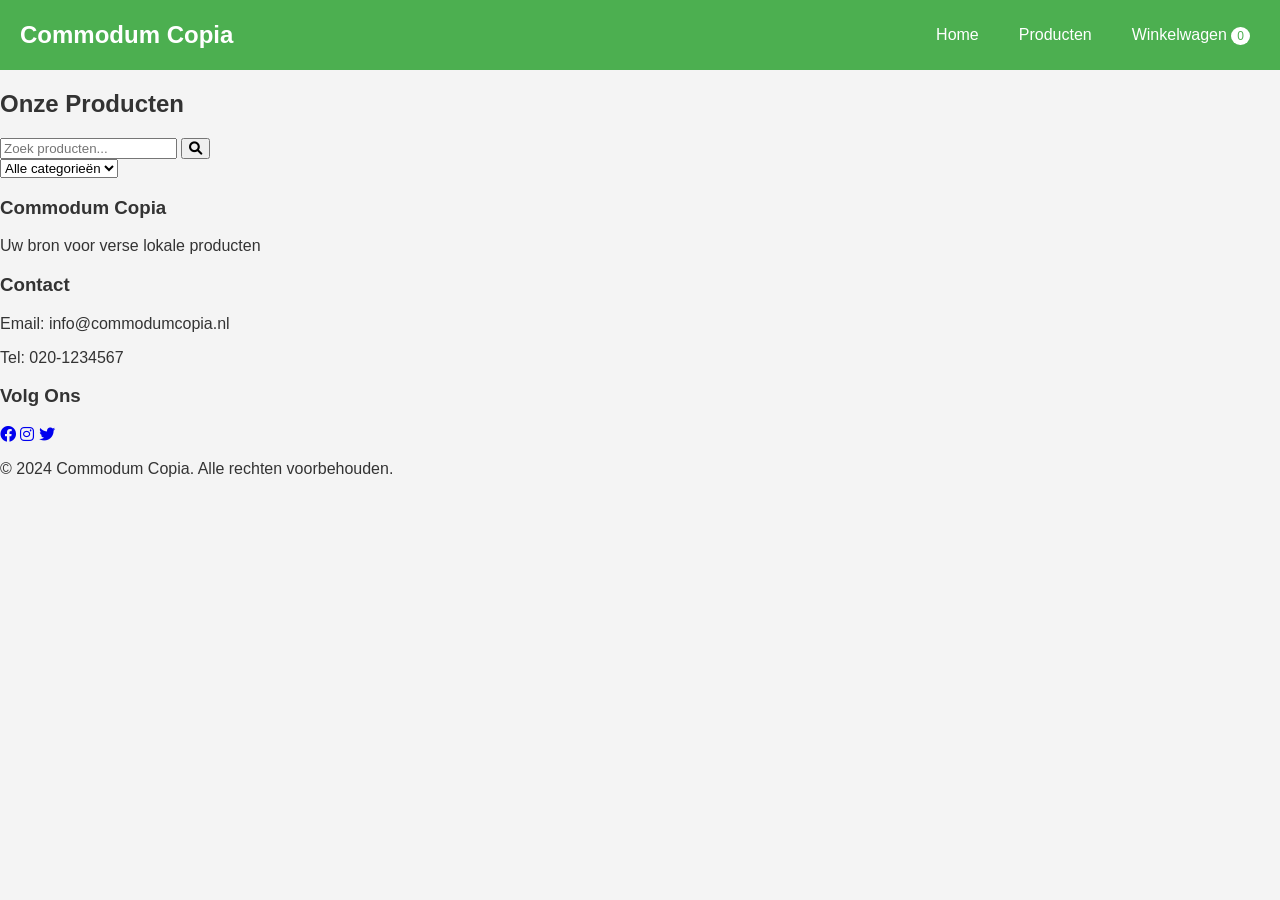
==== commit d5994cb4: "Update producten.html" ====
--- a/producten.html
+++ b/producten.html
@@ -1,15 +1,12 @@
 <!DOCTYPE html>
 <html lang="nl">
-
 <head>
     <meta charset="UTF-8">
     <meta name="viewport" content="width=device-width, initial-scale=1.0">
     <title>Producten - Commodum Copia</title>
     <link rel="stylesheet" href="styles.css">
-    <link rel="stylesheet"
-        href="https://cdnjs.cloudflare.com/ajax/libs/font-awesome/6.0.0-beta3/css/all.min.css">
+    <link rel="stylesheet" href="https://cdnjs.cloudflare.com/ajax/libs/font-awesome/6.0.0-beta3/css/all.min.css">
 </head>
-
 <body>
     <header>
         <nav>
@@ -41,7 +38,8 @@
                 </div>
             </div>
             <div id="producten-grid" class="producten-grid">
-                </div>
+                <!-- Producten worden dynamisch geladen via JavaScript -->
+            </div>
         </section>
     </main>
 
@@ -70,5 +68,4 @@
 
     <script src="script.js"></script>
 </body>
-
 </html>
